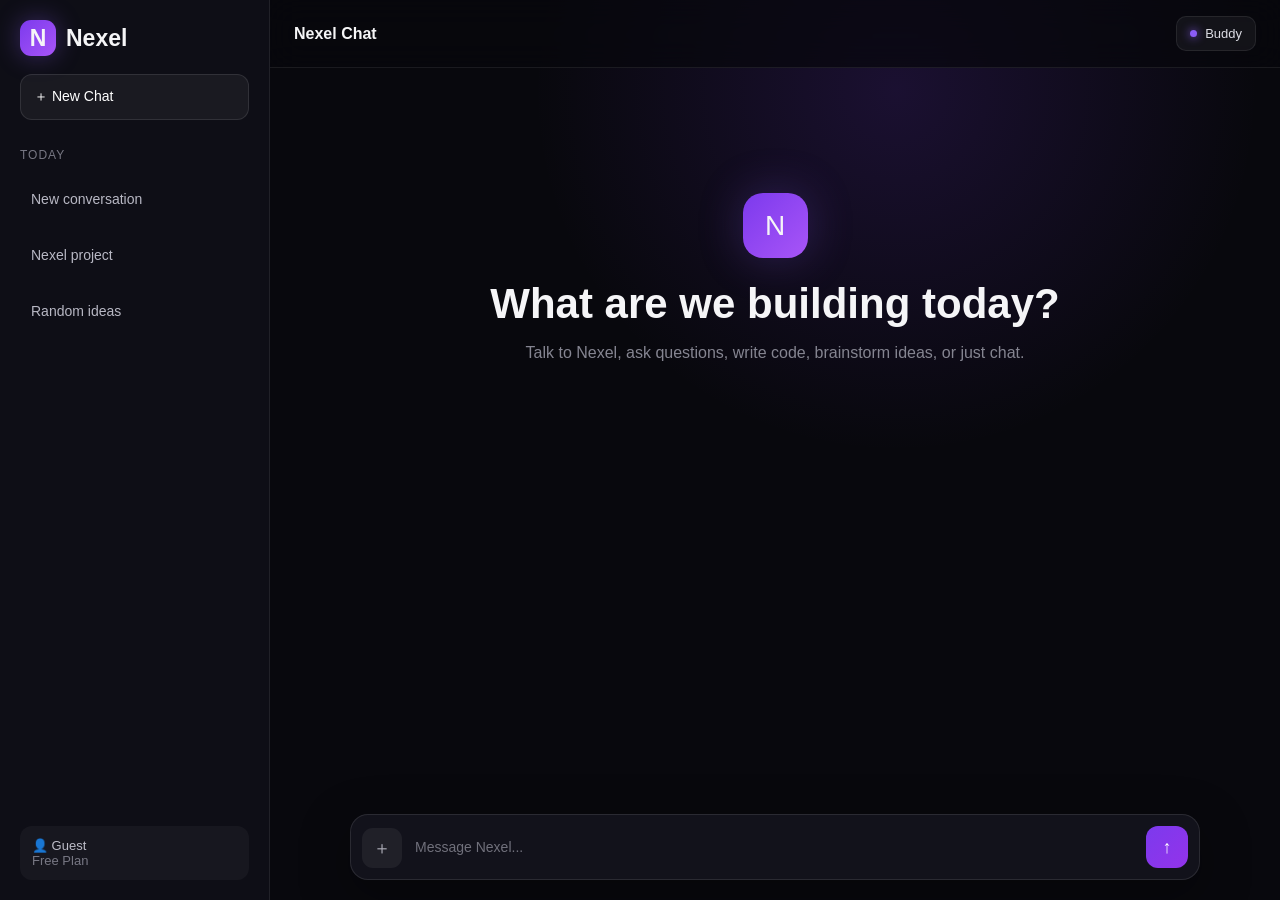
==== chat.html @ b0144ffb "Add initial chat application HTML structure" ====
<!DOCTYPE html>
<html lang="en">
<head>
  <meta charset="UTF-8">
  <meta name="viewport" content="width=device-width, initial-scale=1.0">

  <title>Nexel Chat</title>

  <style>
    * {
      box-sizing: border-box;
      margin: 0;
      padding: 0;
    }

    body {
      min-height: 100vh;
      background:
        radial-gradient(circle at 70% 10%, rgba(124, 58, 237, 0.16), transparent 30%),
        #08080d;
      color: #f5f5f7;
      font-family: Arial, Helvetica, sans-serif;
      display: flex;
      overflow: hidden;
    }

    /* SIDEBAR */

    .sidebar {
      width: 270px;
      height: 100vh;
      background: rgba(15, 15, 22, 0.96);
      border-right: 1px solid rgba(255,255,255,0.08);
      padding: 20px;
      display: flex;
      flex-direction: column;
      gap: 18px;
    }

    .brand {
      display: flex;
      align-items: center;
      gap: 10px;
      font-size: 23px;
      font-weight: 800;
    }

    .brand-mark {
      width: 36px;
      height: 36px;
      border-radius: 11px;
      display: grid;
      place-items: center;
      background: linear-gradient(135deg, #7c3aed, #a855f7);
      box-shadow: 0 0 25px rgba(139,92,246,0.35);
    }

    .new-chat {
      border: 1px solid rgba(255,255,255,0.1);
      background: rgba(255,255,255,0.05);
      color: white;
      padding: 13px;
      border-radius: 12px;
      cursor: pointer;
      font-size: 14px;
      text-align: left;
    }

    .new-chat:hover {
      background: rgba(255,255,255,0.09);
    }

    .history-title {
      color: #777783;
      font-size: 12px;
      text-transform: uppercase;
      letter-spacing: 1px;
      margin-top: 10px;
    }

    .history-item {
      padding: 11px;
      border-radius: 10px;
      color: #b8b8c4;
      font-size: 14px;
      cursor: pointer;
    }

    .history-item:hover {
      background: rgba(255,255,255,0.05);
      color: white;
    }

    .profile {
      margin-top: auto;
      padding: 12px;
      border-radius: 12px;
      background: rgba(255,255,255,0.04);
      color: #bdbdc8;
      font-size: 13px;
    }

    /* MAIN */

    .main {
      flex: 1;
      min-width: 0;
      display: flex;
      flex-direction: column;
      height: 100vh;
    }

    .topbar {
      height: 68px;
      border-bottom: 1px solid rgba(255,255,255,0.08);
      display: flex;
      align-items: center;
      justify-content: space-between;
      padding: 0 24px;
      background: rgba(8,8,13,0.72);
      backdrop-filter: blur(15px);
    }

    .chat-title {
      font-size: 16px;
      font-weight: 700;
    }

    .mode {
      display: flex;
      align-items: center;
      gap: 8px;
      background: rgba(255,255,255,0.05);
      border: 1px solid rgba(255,255,255,0.08);
      padding: 9px 13px;
      border-radius: 10px;
      color: #dddde5;
      font-size: 13px;
    }

    .mode-dot {
      width: 7px;
      height: 7px;
      border-radius: 50%;
      background: #8b5cf6;
      box-shadow: 0 0 10px #8b5cf6;
    }

    /* CHAT AREA */

    .chat-area {
      flex: 1;
      overflow-y: auto;
      padding: 35px 20px 140px;
    }

    .welcome {
      max-width: 700px;
      margin: 90px auto 0;
      text-align: center;
    }

    .welcome-icon {
      width: 65px;
      height: 65px;
      margin: auto;
      border-radius: 20px;
      display: grid;
      place-items: center;
      font-size: 28px;
      background: linear-gradient(135deg, #7c3aed, #a855f7);
      box-shadow: 0 0 45px rgba(139,92,246,0.25);
    }

    .welcome h1 {
      margin-top: 22px;
      font-size: clamp(28px, 5vw, 42px);
    }

    .welcome p {
      margin-top: 12px;
      color: #858591;
      line-height: 1.6;
    }

    /* MESSAGES */

    .messages {
      max-width: 850px;
      margin: auto;
    }

    .message {
      display: flex;
      gap: 13px;
      margin-bottom: 25px;
      animation: appear 0.25s ease;
    }

    .message.user {
      justify-content: flex-end;
    }

    .avatar {
      width: 34px;
      height: 34px;
      min-width: 34px;
      border-radius: 10px;
      display: grid;
      place-items: center;
      background: rgba(255,255,255,0.07);
      font-size: 14px;
    }

    .bubble {
      max-width: 75%;
      padding: 13px 16px;
      border-radius: 15px;
      line-height: 1.55;
      font-size: 14px;
      background: rgba(255,255,255,0.05);
      border: 1px solid rgba(255,255,255,0.07);
    }

    .user .bubble {
      background: #6d3bd1;
      border-color: transparent;
    }

    /* INPUT */

    .input-wrapper {
      position: fixed;
      bottom: 20px;
      left: 290px;
      right: 20px;
      display: flex;
      justify-content: center;
      pointer-events: none;
    }

    .input-box {
      width: min(850px, 100%);
      pointer-events: auto;
      display: flex;
      align-items: flex-end;
      gap: 10px;
      padding: 11px;
      background: rgba(20,20,29,0.94);
      border: 1px solid rgba(255,255,255,0.1);
      border-radius: 18px;
      box-shadow: 0 15px 50px rgba(0,0,0,0.35);
      backdrop-filter: blur(20px);
    }

    .attach {
      width: 40px;
      height: 40px;
      border: none;
      border-radius: 11px;
      background: rgba(255,255,255,0.06);
      color: #aaaab5;
      cursor: pointer;
      font-size: 18px;
    }

    textarea {
      flex: 1;
      resize: none;
      max-height: 120px;
      border: none;
      outline: none;
      background: transparent;
      color: white;
      font-size: 14px;
      line-height: 1.5;
      padding: 10px 3px;
      font-family: inherit;
    }

    textarea::placeholder {
      color: #70707b;
    }

    .send {
      width: 42px;
      height: 42px;
      border: none;
      border-radius: 12px;
      background: linear-gradient(135deg, #7c3aed, #9333ea);
      color: white;
      cursor: pointer;
      font-size: 18px;
    }

    .send:hover {
      transform: translateY(-1px);
      box-shadow: 0 5px 20px rgba(139,92,246,0.3);
    }

    @keyframes appear {
      from {
        opacity: 0;
        transform: translateY(5px);
      }

      to {
        opacity: 1;
        transform: translateY(0);
      }
    }

    /* MOBILE */

    @media (max-width: 750px) {
      .sidebar {
        display: none;
      }

      .topbar {
        padding: 0 15px;
      }

      .input-wrapper {
        left: 10px;
        right: 10px;
        bottom: 10px;
      }

      .chat-area {
        padding-left: 12px;
        padding-right: 12px;
      }

      .bubble {
        max-width: 85%;
      }

      .welcome {
        margin-top: 60px;
      }
    }
  </style>
</head>

<body>

  <aside class="sidebar">

    <div class="brand">
      <div class="brand-mark">N</div>
      Nexel
    </div>

    <button class="new-chat" onclick="newChat()">
      ＋ New Chat
    </button>

    <div class="history-title">Today</div>

    <div class="history-item">
      New conversation
    </div>

    <div class="history-item">
      Nexel project
    </div>

    <div class="history-item">
      Random ideas
    </div>

    <div class="profile">
      👤 Guest<br>
      <span style="color:#777783;">Free Plan</span>
    </div>

  </aside>


  <main class="main">

    <header class="topbar">

      <div class="chat-title">
        Nexel Chat
      </div>

      <div class="mode">
        <span class="mode-dot"></span>
        Buddy
      </div>

    </header>


    <section class="chat-area" id="chatArea">

      <div class="welcome" id="welcome">

        <div class="welcome-icon">
          N
        </div>

        <h1>
          What are we building today?
        </h1>

        <p>
          Talk to Nexel, ask questions, write code,
          brainstorm ideas, or just chat.
        </p>

      </div>

      <div class="messages" id="messages"></div>

    </section>


    <div class="input-wrapper">

      <div class="input-box">

        <button class="attach" title="Attach file">
          ＋
        </button>

        <textarea
          id="prompt"
          rows="1"
          placeholder="Message Nexel..."
        ></textarea>

        <button class="send" onclick="sendMessage()">
          ↑
        </button>

      </div>

    </div>

  </main>


  <script>

    const promptBox = document.getElementById("prompt");
    const messages = document.getElementById("messages");
    const welcome = document.getElementById("welcome");

    promptBox.addEventListener("input", () => {
      promptBox.style.height = "auto";
      promptBox.style.height =
        Math.min(promptBox.scrollHeight, 120) + "px";
    });

    promptBox.addEventListener("keydown", (event) => {

      if (event.key === "Enter" && !event.shiftKey) {
        event.preventDefault();
        sendMessage();
      }

    });


    function sendMessage() {

      const text = promptBox.value.trim();

      if (!text) return;

      welcome.style.display = "none";

      const message = document.createElement("div");

      message.className = "message user";

      message.innerHTML = `
        <div class="bubble">${escapeHTML(text)}</div>
        <div class="avatar">👤</div>
      `;

      messages.appendChild(message);

      promptBox.value = "";
      promptBox.style.height = "auto";

      messages.scrollIntoView({
        behavior: "smooth",
        block: "end"
      });

      // Temporary response.
      setTimeout(() => {

        const response = document.createElement("div");

        response.className = "message";

        response.innerHTML = `
          <div class="avatar">N</div>
          <div class="bubble">
            I'm here 👀<br><br>
            The Nexel AI backend isn't connected yet.
            We're building that next.
          </div>
        `;

        messages.appendChild(response);

        response.scrollIntoView({
          behavior: "smooth",
          block: "end"
        });

      }, 600);

    }


    function newChat() {

      messages.innerHTML = "";
      welcome.style.display = "block";
      promptBox.value = "";
      promptBox.style.height = "auto";

    }


    function escapeHTML(text) {

      const div = document.createElement("div");
      div.textContent = text;

      return div.innerHTML;

    }

  </script>

</body>
    </html>
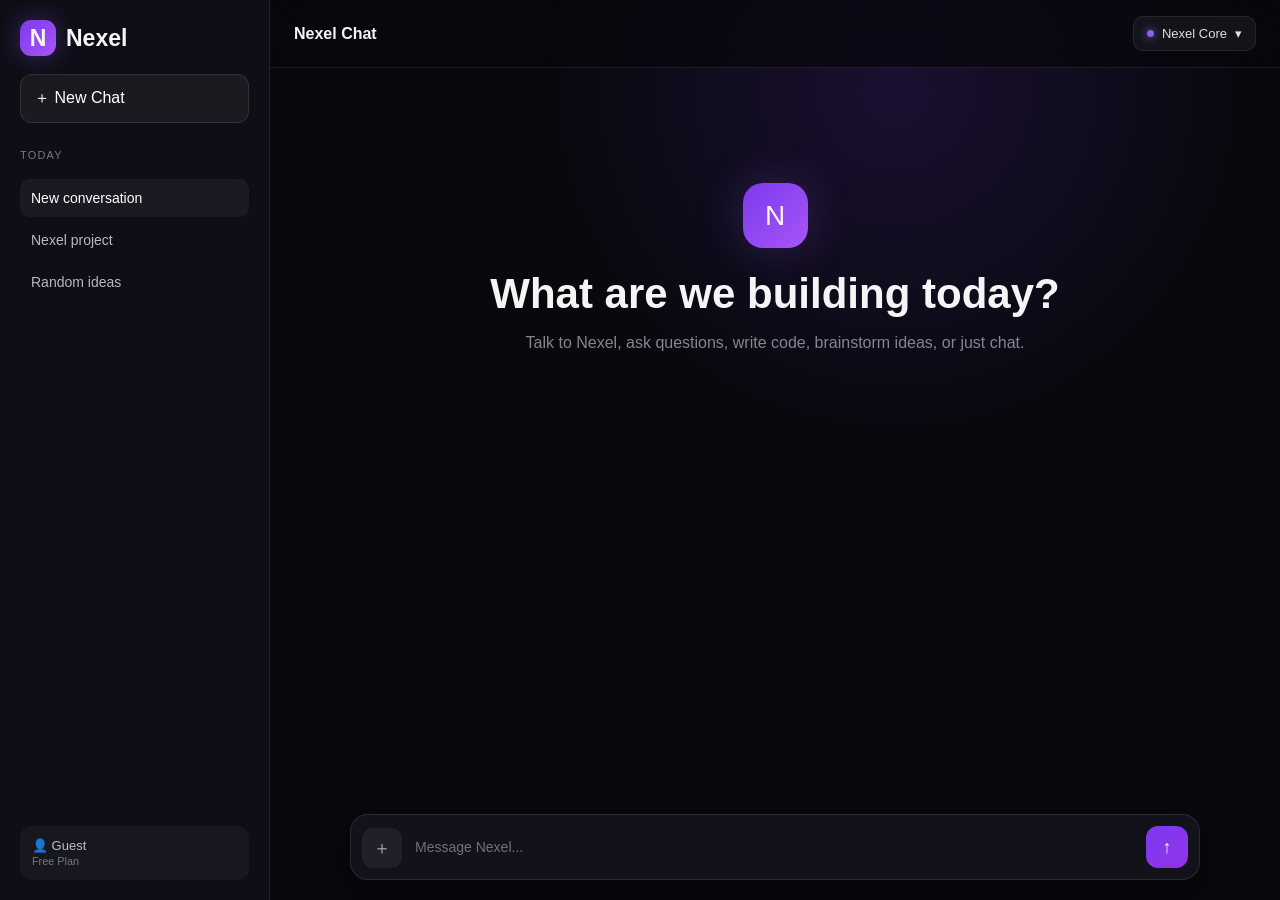
==== commit 058f5a48: "Revamp chat.html with new styles and branding Updated chat interface with new branding and improved " ====
--- a/chat.html
+++ b/chat.html
@@ -1,545 +1,1116 @@
 <!DOCTYPE html>
 <html lang="en">
 <head>
-  <meta charset="UTF-8">
-  <meta name="viewport" content="width=device-width, initial-scale=1.0">
-
-  <title>Nexel Chat</title>
-
-  <style>
-    * {
-      box-sizing: border-box;
-      margin: 0;
-      padding: 0;
-    }
-
-    body {
-      min-height: 100vh;
-      background:
-        radial-gradient(circle at 70% 10%, rgba(124, 58, 237, 0.16), transparent 30%),
-        #08080d;
-      color: #f5f5f7;
-      font-family: Arial, Helvetica, sans-serif;
-      display: flex;
-      overflow: hidden;
-    }
-
-    /* SIDEBAR */
-
-    .sidebar {
-      width: 270px;
-      height: 100vh;
-      background: rgba(15, 15, 22, 0.96);
-      border-right: 1px solid rgba(255,255,255,0.08);
-      padding: 20px;
-      display: flex;
-      flex-direction: column;
-      gap: 18px;
-    }
-
-    .brand {
-      display: flex;
-      align-items: center;
-      gap: 10px;
-      font-size: 23px;
-      font-weight: 800;
-    }
-
-    .brand-mark {
-      width: 36px;
-      height: 36px;
-      border-radius: 11px;
-      display: grid;
-      place-items: center;
-      background: linear-gradient(135deg, #7c3aed, #a855f7);
-      box-shadow: 0 0 25px rgba(139,92,246,0.35);
-    }
-
-    .new-chat {
-      border: 1px solid rgba(255,255,255,0.1);
-      background: rgba(255,255,255,0.05);
-      color: white;
-      padding: 13px;
-      border-radius: 12px;
-      cursor: pointer;
-      font-size: 14px;
-      text-align: left;
-    }
-
-    .new-chat:hover {
-      background: rgba(255,255,255,0.09);
-    }
-
-    .history-title {
-      color: #777783;
-      font-size: 12px;
-      text-transform: uppercase;
-      letter-spacing: 1px;
-      margin-top: 10px;
-    }
-
-    .history-item {
-      padding: 11px;
-      border-radius: 10px;
-      color: #b8b8c4;
-      font-size: 14px;
-      cursor: pointer;
-    }
-
-    .history-item:hover {
-      background: rgba(255,255,255,0.05);
-      color: white;
-    }
-
-    .profile {
-      margin-top: auto;
-      padding: 12px;
-      border-radius: 12px;
-      background: rgba(255,255,255,0.04);
-      color: #bdbdc8;
-      font-size: 13px;
-    }
-
-    /* MAIN */
-
-    .main {
-      flex: 1;
-      min-width: 0;
-      display: flex;
-      flex-direction: column;
-      height: 100vh;
-    }
-
-    .topbar {
-      height: 68px;
-      border-bottom: 1px solid rgba(255,255,255,0.08);
-      display: flex;
-      align-items: center;
-      justify-content: space-between;
-      padding: 0 24px;
-      background: rgba(8,8,13,0.72);
-      backdrop-filter: blur(15px);
-    }
-
-    .chat-title {
-      font-size: 16px;
-      font-weight: 700;
-    }
-
-    .mode {
-      display: flex;
-      align-items: center;
-      gap: 8px;
-      background: rgba(255,255,255,0.05);
-      border: 1px solid rgba(255,255,255,0.08);
-      padding: 9px 13px;
-      border-radius: 10px;
-      color: #dddde5;
-      font-size: 13px;
-    }
-
-    .mode-dot {
-      width: 7px;
-      height: 7px;
-      border-radius: 50%;
-      background: #8b5cf6;
-      box-shadow: 0 0 10px #8b5cf6;
-    }
-
-    /* CHAT AREA */
-
-    .chat-area {
-      flex: 1;
-      overflow-y: auto;
-      padding: 35px 20px 140px;
-    }
-
-    .welcome {
-      max-width: 700px;
-      margin: 90px auto 0;
-      text-align: center;
-    }
-
-    .welcome-icon {
-      width: 65px;
-      height: 65px;
-      margin: auto;
-      border-radius: 20px;
-      display: grid;
-      place-items: center;
-      font-size: 28px;
-      background: linear-gradient(135deg, #7c3aed, #a855f7);
-      box-shadow: 0 0 45px rgba(139,92,246,0.25);
-    }
-
-    .welcome h1 {
-      margin-top: 22px;
-      font-size: clamp(28px, 5vw, 42px);
-    }
-
-    .welcome p {
-      margin-top: 12px;
-      color: #858591;
-      line-height: 1.6;
-    }
-
-    /* MESSAGES */
-
-    .messages {
-      max-width: 850px;
-      margin: auto;
-    }
-
-    .message {
-      display: flex;
-      gap: 13px;
-      margin-bottom: 25px;
-      animation: appear 0.25s ease;
-    }
-
-    .message.user {
-      justify-content: flex-end;
-    }
-
-    .avatar {
-      width: 34px;
-      height: 34px;
-      min-width: 34px;
-      border-radius: 10px;
-      display: grid;
-      place-items: center;
-      background: rgba(255,255,255,0.07);
-      font-size: 14px;
-    }
-
-    .bubble {
-      max-width: 75%;
-      padding: 13px 16px;
-      border-radius: 15px;
-      line-height: 1.55;
-      font-size: 14px;
-      background: rgba(255,255,255,0.05);
-      border: 1px solid rgba(255,255,255,0.07);
-    }
-
-    .user .bubble {
-      background: #6d3bd1;
-      border-color: transparent;
-    }
-
-    /* INPUT */
-
-    .input-wrapper {
-      position: fixed;
-      bottom: 20px;
-      left: 290px;
-      right: 20px;
-      display: flex;
-      justify-content: center;
-      pointer-events: none;
-    }
-
-    .input-box {
-      width: min(850px, 100%);
-      pointer-events: auto;
-      display: flex;
-      align-items: flex-end;
-      gap: 10px;
-      padding: 11px;
-      background: rgba(20,20,29,0.94);
-      border: 1px solid rgba(255,255,255,0.1);
-      border-radius: 18px;
-      box-shadow: 0 15px 50px rgba(0,0,0,0.35);
-      backdrop-filter: blur(20px);
-    }
-
-    .attach {
-      width: 40px;
-      height: 40px;
-      border: none;
-      border-radius: 11px;
-      background: rgba(255,255,255,0.06);
-      color: #aaaab5;
-      cursor: pointer;
-      font-size: 18px;
-    }
-
-    textarea {
-      flex: 1;
-      resize: none;
-      max-height: 120px;
-      border: none;
-      outline: none;
-      background: transparent;
-      color: white;
-      font-size: 14px;
-      line-height: 1.5;
-      padding: 10px 3px;
-      font-family: inherit;
-    }
-
-    textarea::placeholder {
-      color: #70707b;
-    }
-
-    .send {
-      width: 42px;
-      height: 42px;
-      border: none;
-      border-radius: 12px;
-      background: linear-gradient(135deg, #7c3aed, #9333ea);
-      color: white;
-      cursor: pointer;
-      font-size: 18px;
-    }
-
-    .send:hover {
-      transform: translateY(-1px);
-      box-shadow: 0 5px 20px rgba(139,92,246,0.3);
-    }
-
-    @keyframes appear {
-      from {
-        opacity: 0;
-        transform: translateY(5px);
-      }
-
-      to {
-        opacity: 1;
-        transform: translateY(0);
-      }
-    }
-
-    /* MOBILE */
-
-    @media (max-width: 750px) {
-      .sidebar {
-        display: none;
-      }
-
-      .topbar {
-        padding: 0 15px;
-      }
-
-      .input-wrapper {
-        left: 10px;
-        right: 10px;
-        bottom: 10px;
-      }
-
-      .chat-area {
-        padding-left: 12px;
-        padding-right: 12px;
-      }
-
-      .bubble {
-        max-width: 85%;
-      }
-
-      .welcome {
-        margin-top: 60px;
-      }
-    }
-  </style>
+    <meta charset="UTF-8">
+    <meta name="viewport" content="width=device-width, initial-scale=1.0">
+
+    <title>Nexel Chat — AI, Reimagined</title>
+
+    <style>
+
+        * {
+            box-sizing: border-box;
+            margin: 0;
+            padding: 0;
+        }
+
+        body {
+            min-height: 100vh;
+            background:
+                radial-gradient(
+                    circle at 70% 10%,
+                    rgba(124, 58, 237, 0.16),
+                    transparent 30%
+                ),
+                #08080d;
+
+            color: #f5f5f7;
+            font-family: Arial, Helvetica, sans-serif;
+            display: flex;
+            overflow: hidden;
+        }
+
+        button,
+        textarea {
+            font: inherit;
+        }
+
+        button {
+            cursor: pointer;
+        }
+
+
+        /* =========================
+           SIDEBAR
+        ========================= */
+
+        .sidebar {
+            width: 270px;
+            height: 100vh;
+
+            background: rgba(15, 15, 22, 0.96);
+
+            border-right: 1px solid rgba(255,255,255,0.08);
+
+            padding: 20px;
+
+            display: flex;
+            flex-direction: column;
+
+            gap: 18px;
+
+            flex-shrink: 0;
+        }
+
+
+        .brand {
+            display: flex;
+            align-items: center;
+
+            gap: 10px;
+
+            font-size: 23px;
+            font-weight: 800;
+        }
+
+
+        .brand-mark {
+            width: 36px;
+            height: 36px;
+
+            border-radius: 11px;
+
+            display: grid;
+            place-items: center;
+
+            background:
+                linear-gradient(
+                    135deg,
+                    #7c3aed,
+                    #a855f7
+                );
+
+            box-shadow:
+                0 0 25px rgba(139,92,246,0.35);
+        }
+
+
+        .new-chat {
+            border: 1px solid rgba(255,255,255,0.1);
+
+            background: rgba(255,255,255,0.05);
+
+            color: white;
+
+            padding: 13px;
+
+            border-radius: 12px;
+
+            text-align: left;
+
+            transition: 0.2s;
+        }
+
+
+        .new-chat:hover {
+            background: rgba(255,255,255,0.09);
+        }
+
+
+        .history-title {
+            color: #777783;
+
+            font-size: 11px;
+
+            text-transform: uppercase;
+
+            letter-spacing: 1.2px;
+
+            margin-top: 8px;
+        }
+
+
+        .history {
+            display: flex;
+
+            flex-direction: column;
+
+            gap: 4px;
+        }
+
+
+        .history-item {
+            padding: 11px;
+
+            border-radius: 10px;
+
+            color: #b8b8c4;
+
+            font-size: 14px;
+
+            white-space: nowrap;
+
+            overflow: hidden;
+
+            text-overflow: ellipsis;
+
+            transition: 0.2s;
+        }
+
+
+        .history-item:hover,
+        .history-item.active {
+            background: rgba(255,255,255,0.05);
+
+            color: white;
+        }
+
+
+        .profile {
+            margin-top: auto;
+
+            padding: 12px;
+
+            border-radius: 12px;
+
+            background: rgba(255,255,255,0.04);
+
+            color: #bdbdc8;
+
+            font-size: 13px;
+        }
+
+
+        .profile small {
+            color: #777783;
+        }
+
+
+        /* =========================
+           MAIN
+        ========================= */
+
+        .main {
+            flex: 1;
+
+            min-width: 0;
+
+            height: 100vh;
+
+            display: flex;
+
+            flex-direction: column;
+        }
+
+
+        .topbar {
+            height: 68px;
+
+            border-bottom:
+                1px solid rgba(255,255,255,0.08);
+
+            display: flex;
+
+            align-items: center;
+
+            justify-content: space-between;
+
+            padding: 0 24px;
+
+            background:
+                rgba(8,8,13,0.72);
+
+            backdrop-filter: blur(15px);
+
+            flex-shrink: 0;
+        }
+
+
+        .topbar-left {
+            display: flex;
+
+            align-items: center;
+
+            gap: 12px;
+        }
+
+
+        .mobile-menu {
+            display: none;
+
+            border: none;
+
+            background: transparent;
+
+            color: white;
+
+            font-size: 21px;
+        }
+
+
+        .chat-title {
+            font-size: 16px;
+
+            font-weight: 700;
+        }
+
+
+        .model-button {
+            display: flex;
+
+            align-items: center;
+
+            gap: 8px;
+
+            padding: 9px 13px;
+
+            border-radius: 10px;
+
+            color: #dddde5;
+
+            background:
+                rgba(255,255,255,0.05);
+
+            border:
+                1px solid rgba(255,255,255,0.08);
+
+            font-size: 13px;
+
+            transition: 0.2s;
+        }
+
+
+        .model-button:hover {
+            background:
+                rgba(255,255,255,0.08);
+        }
+
+
+        .model-dot {
+            width: 7px;
+            height: 7px;
+
+            border-radius: 50%;
+
+            background: #8b5cf6;
+
+            box-shadow:
+                0 0 10px #8b5cf6;
+        }
+
+
+        /* =========================
+           CHAT
+        ========================= */
+
+        .chat-area {
+            flex: 1;
+
+            overflow-y: auto;
+
+            padding: 35px 20px 150px;
+        }
+
+
+        .messages {
+            max-width: 850px;
+
+            margin: auto;
+        }
+
+
+        .welcome {
+            max-width: 700px;
+
+            margin: 80px auto 0;
+
+            text-align: center;
+        }
+
+
+        .welcome-icon {
+            width: 65px;
+            height: 65px;
+
+            margin: auto;
+
+            border-radius: 20px;
+
+            display: grid;
+            place-items: center;
+
+            font-size: 28px;
+
+            background:
+                linear-gradient(
+                    135deg,
+                    #7c3aed,
+                    #a855f7
+                );
+
+            box-shadow:
+                0 0 45px rgba(139,92,246,0.25);
+        }
+
+
+        .welcome h1 {
+            margin-top: 22px;
+
+            font-size:
+                clamp(28px, 5vw, 42px);
+        }
+
+
+        .welcome p {
+            margin-top: 12px;
+
+            color: #858591;
+
+            line-height: 1.6;
+        }
+
+
+        /* =========================
+           MESSAGE
+        ========================= */
+
+        .message {
+            display: flex;
+
+            gap: 13px;
+
+            margin-bottom: 25px;
+
+            animation:
+                appear 0.25s ease;
+        }
+
+
+        .message.user {
+            justify-content: flex-end;
+        }
+
+
+        .avatar {
+            width: 34px;
+            height: 34px;
+
+            min-width: 34px;
+
+            border-radius: 10px;
+
+            display: grid;
+
+            place-items: center;
+
+            background:
+                rgba(255,255,255,0.07);
+
+            font-size: 14px;
+        }
+
+
+        .bubble {
+            max-width: 75%;
+
+            padding: 13px 16px;
+
+            border-radius: 15px;
+
+            line-height: 1.55;
+
+            font-size: 14px;
+
+            background:
+                rgba(255,255,255,0.05);
+
+            border:
+                1px solid rgba(255,255,255,0.07);
+
+            word-wrap: break-word;
+        }
+
+
+        .user .bubble {
+            background: #6d3bd1;
+
+            border-color: transparent;
+        }
+
+
+        /* =========================
+           TYPING
+        ========================= */
+
+        .typing {
+            display: flex;
+
+            align-items: center;
+
+            gap: 5px;
+
+            padding: 15px 16px;
+        }
+
+
+        .typing span {
+            width: 6px;
+            height: 6px;
+
+            border-radius: 50%;
+
+            background: #aaa;
+
+            animation:
+                typing 1.2s infinite;
+        }
+
+
+        .typing span:nth-child(2) {
+            animation-delay: 0.15s;
+        }
+
+
+        .typing span:nth-child(3) {
+            animation-delay: 0.3s;
+        }
+
+
+        @keyframes typing {
+
+            0%,
+            60%,
+            100% {
+                opacity: 0.25;
+
+                transform: translateY(0);
+            }
+
+            30% {
+                opacity: 1;
+
+                transform: translateY(-3px);
+            }
+        }
+
+
+        @keyframes appear {
+
+            from {
+                opacity: 0;
+
+                transform:
+                    translateY(5px);
+            }
+
+            to {
+                opacity: 1;
+
+                transform:
+                    translateY(0);
+            }
+        }
+
+
+        /* =========================
+           INPUT
+        ========================= */
+
+        .input-wrapper {
+            position: fixed;
+
+            bottom: 20px;
+
+            left: 290px;
+
+            right: 20px;
+
+            display: flex;
+
+            justify-content: center;
+
+            pointer-events: none;
+        }
+
+
+        .input-box {
+            width:
+                min(850px, 100%);
+
+            pointer-events: auto;
+
+            display: flex;
+
+            align-items: flex-end;
+
+            gap: 10px;
+
+            padding: 11px;
+
+            background:
+                rgba(20,20,29,0.94);
+
+            border:
+                1px solid rgba(255,255,255,0.1);
+
+            border-radius: 18px;
+
+            box-shadow:
+                0 15px 50px rgba(0,0,0,0.35);
+
+            backdrop-filter:
+                blur(20px);
+        }
+
+
+        .attach {
+            width: 40px;
+            height: 40px;
+
+            border: none;
+
+            border-radius: 11px;
+
+            background:
+                rgba(255,255,255,0.06);
+
+            color: #aaaab5;
+
+            font-size: 18px;
+
+            flex-shrink: 0;
+        }
+
+
+        textarea {
+            flex: 1;
+
+            resize: none;
+
+            max-height: 120px;
+
+            border: none;
+
+            outline: none;
+
+            background: transparent;
+
+            color: white;
+
+            font-size: 14px;
+
+            line-height: 1.5;
+
+            padding: 10px 3px;
+
+            font-family: inherit;
+        }
+
+
+        textarea::placeholder {
+            color: #70707b;
+        }
+
+
+        .send {
+            width: 42px;
+            height: 42px;
+
+            border: none;
+
+            border-radius: 12px;
+
+            background:
+                linear-gradient(
+                    135deg,
+                    #7c3aed,
+                    #9333ea
+                );
+
+            color: white;
+
+            font-size: 18px;
+
+            flex-shrink: 0;
+
+            transition: 0.2s;
+        }
+
+
+        .send:hover {
+            transform:
+                translateY(-1px);
+
+            box-shadow:
+                0 5px 20px
+                rgba(139,92,246,0.3);
+        }
+
+
+        /* =========================
+           MODE PANEL
+        ========================= */
+
+        .mode-panel {
+            position: fixed;
+
+            top: 58px;
+
+            right: 24px;
+
+            width: 250px;
+
+            padding: 10px;
+
+            background:
+                rgba(20,20,28,0.98);
+
+            border:
+                1px solid rgba(255,255,255,0.1);
+
+            border-radius: 14px;
+
+            box-shadow:
+                0 20px 60px rgba(0,0,0,0.45);
+
+            display: none;
+
+            z-index: 20;
+        }
+
+
+        .mode-panel.show {
+            display: block;
+        }
+
+
+        .mode-title {
+            color: #777783;
+
+            font-size: 11px;
+
+            text-transform: uppercase;
+
+            letter-spacing: 1px;
+
+            padding: 8px;
+        }
+
+
+        .mode-option {
+            width: 100%;
+
+            padding: 11px;
+
+            border: none;
+
+            border-radius: 9px;
+
+            background: transparent;
+
+            color: #ccc;
+
+            text-align: left;
+
+            transition: 0.2s;
+        }
+
+
+        .mode-option:hover,
+        .mode-option.selected {
+            background:
+                rgba(124,58,237,0.18);
+
+            color: white;
+        }
+
+
+        /* =========================
+           MODEL PANEL
+        ========================= */
+
+        .model-panel {
+            position: fixed;
+
+            top: 58px;
+
+            right: 24px;
+
+            width: 230px;
+
+            padding: 10px;
+
+            background:
+                rgba(20,20,28,0.98);
+
+            border:
+                1px solid rgba(255,255,255,0.1);
+
+            border-radius: 14px;
+
+            box-shadow:
+                0 20px 60px rgba(0,0,0,0.45);
+
+            display: none;
+
+            z-index: 20;
+        }
+
+
+        .model-panel.show {
+            display: block;
+        }
+
+
+        .model-option {
+            width: 100%;
+
+            padding: 11px;
+
+            border: none;
+
+            border-radius: 9px;
+
+            background: transparent;
+
+            color: #ccc;
+
+            text-align: left;
+        }
+
+
+        .model-option:hover {
+            background:
+                rgba(255,255,255,0.06);
+
+            color: white;
+        }
+
+
+        /* =========================
+           MOBILE
+        ========================= */
+
+        @media (max-width: 750px) {
+
+            .sidebar {
+                display: none;
+            }
+
+
+            .mobile-menu {
+                display: block;
+            }
+
+
+            .topbar {
+                padding: 0 15px;
+            }
+
+
+            .input-wrapper {
+                left: 10px;
+
+                right: 10px;
+
+                bottom: 10px;
+            }
+
+
+            .chat-area {
+                padding:
+                    25px 12px 140px;
+            }
+
+
+            .bubble {
+                max-width: 85%;
+            }
+
+
+            .welcome {
+                margin-top: 55px;
+            }
+
+
+            .mode-panel,
+            .model-panel {
+                right: 12px;
+            }
+
+        }
+
+    </style>
 </head>
 
+
 <body>
 
-  <aside class="sidebar">
-
-    <div class="brand">
-      <div class="brand-mark">N</div>
-      Nexel
-    </div>
-
-    <button class="new-chat" onclick="newChat()">
-      ＋ New Chat
-    </button>
-
-    <div class="history-title">Today</div>
-
-    <div class="history-item">
-      New conversation
-    </div>
-
-    <div class="history-item">
-      Nexel project
-    </div>
-
-    <div class="history-item">
-      Random ideas
-    </div>
-
-    <div class="profile">
-      👤 Guest<br>
-      <span style="color:#777783;">Free Plan</span>
-    </div>
-
-  </aside>
-
-
-  <main class="main">
-
-    <header class="topbar">
-
-      <div class="chat-title">
-        Nexel Chat
-      </div>
-
-      <div class="mode">
-        <span class="mode-dot"></span>
-        Buddy
-      </div>
-
-    </header>
-
-
-    <section class="chat-area" id="chatArea">
-
-      <div class="welcome" id="welcome">
-
-        <div class="welcome-icon">
-          N
+
+    <!-- SIDEBAR -->
+
+    <aside class="sidebar">
+
+        <div class="brand">
+            <div class="brand-mark">N</div>
+            Nexel
         </div>
 
-        <h1>
-          What are we building today?
-        </h1>
-
-        <p>
-          Talk to Nexel, ask questions, write code,
-          brainstorm ideas, or just chat.
-        </p>
-
-      </div>
-
-      <div class="messages" id="messages"></div>
-
-    </section>
-
-
-    <div class="input-wrapper">
-
-      <div class="input-box">
-
-        <button class="attach" title="Attach file">
-          ＋
+
+        <button class="new-chat" onclick="newChat()">
+            ＋ New Chat
         </button>
 
-        <textarea
-          id="prompt"
-          rows="1"
-          placeholder="Message Nexel..."
-        ></textarea>
-
-        <button class="send" onclick="sendMessage()">
-          ↑
-        </button>
-
-      </div>
-
-    </div>
-
-  </main>
-
-
-  <script>
-
-    const promptBox = document.getElementById("prompt");
-    const messages = document.getElementById("messages");
-    const welcome = document.getElementById("welcome");
-
-    promptBox.addEventListener("input", () => {
-      promptBox.style.height = "auto";
-      promptBox.style.height =
-        Math.min(promptBox.scrollHeight, 120) + "px";
-    });
-
-    promptBox.addEventListener("keydown", (event) => {
-
-      if (event.key === "Enter" && !event.shiftKey) {
-        event.preventDefault();
-        sendMessage();
-      }
-
-    });
-
-
-    function sendMessage() {
-
-      const text = promptBox.value.trim();
-
-      if (!text) return;
-
-      welcome.style.display = "none";
-
-      const message = document.createElement("div");
-
-      message.className = "message user";
-
-      message.innerHTML = `
-        <div class="bubble">${escapeHTML(text)}</div>
-        <div class="avatar">👤</div>
-      `;
-
-      messages.appendChild(message);
-
-      promptBox.value = "";
-      promptBox.style.height = "auto";
-
-      messages.scrollIntoView({
-        behavior: "smooth",
-        block: "end"
-      });
-
-      // Temporary response.
-      setTimeout(() => {
-
-        const response = document.createElement("div");
-
-        response.className = "message";
-
-        response.innerHTML = `
-          <div class="avatar">N</div>
-          <div class="bubble">
-            I'm here 👀<br><br>
-            The Nexel AI backend isn't connected yet.
-            We're building that next.
-          </div>
-        `;
-
-        messages.appendChild(response);
-
-        response.scrollIntoView({
-          behavior: "smooth",
-          block: "end"
-        });
-
-      }, 600);
-
-    }
-
-
-    function newChat() {
-
-      messages.innerHTML = "";
-      welcome.style.display = "block";
-      promptBox.value = "";
-      promptBox.style.height = "auto";
-
-    }
-
-
-    function escapeHTML(text) {
-
-      const div = document.createElement("div");
-      div.textContent = text;
-
-      return div.innerHTML;
-
-    }
-
-  </script>
-
-</body>
-    </html>
+
+        <div class="history-title">
+            Today
+        </div>
+
+
+        <div class="history">
+
+            <div class="history-item active">
+                New conversation
+            </div>
+
+            <div class="history-item">
+                Nexel project
+            </div>
+
+            <div class="history-item">
+                Random ideas
+            </div>
+
+        </div>
+
+
+        <div class="profile">
+            👤 Guest<br>
+            <small>Free Plan</small>
+        </div>
+
+    </aside>
+
+
+    <!-- MAIN -->
+
+    <main class="main">
+
+
+        <header class="topbar">
+
+            <div class="topbar-left">
+
+                <button
+                    class="mobile-menu"
+                    onclick="window.location.href='index.html'"
+                >
+                    ☰
+                </button>
+
+                <div class="chat-title">
+                    Nexel Chat
+                </div>
+
+            </div>
+
+
+            <button
+                class="model-button"
+                onclick="toggleModelPanel()"
+            >
+
+                <span class="model-dot"></span>
+
+                <span id="modelName">
+                    Nexel Core
+                </span>
+
+                ▾
+
+            </button>
+
+        </header>
+
+
+        <!-- MODEL SELECTOR -->
+
+        <div class="model-panel" id="modelPanel">
+
+            <div class="mode-title">
+                Choose model
+            </div>
+
+            <button
+                class="model-option"
+                onclick="selectModel('Nexel Core')"
+            >
+                Nexel Core
+            </button>
+
+            <button
+                class="model-option"
+                onclick="selectModel('Nexel Fast')"
+            >
+                Nexel Fast
+            </button>
+
+            <button
+                class="model-option"
+                onclick="selectModel('Nexel Pro')"
+            >
+                Nexel Pro
+            </button>
+
+        </div>
+
+
+        <!-- MODE SELECTOR -->
+
+        <div class="mode-panel" id="modePanel">
+
+            <div class="mode-title">
+                Chat style
+            </div>
+
+            <button class="mode-option selected">
+                🧠 Buddy
+            </button>
+
+            <button class="mode-option">
+                📚 Teacher
+            </button>
+
+            <button class="mode-option">
+                🤝 Friend
+            </button>
+
+            <button class="mode-option">
+                🧭 Guider
+            </button>
+
+            <button class="mode-option">
+                💼 Professional
+            </button>
+
+            <button class="mode-option">
+                🎯 Serious
+            </button>
+
+        </div>
+
+
+        <!-- CHAT AREA -->
+
+        <section class="chat-area" id="chatArea">
+
+            <div class="welcome" id="welcome">
+
+                <div class="welcome-icon">
+                    N
+                </div>
+
+                <h1>
+                    What are we building today?
+                </h1>
+
+                <p>
+                    Talk to Nexel, ask questions,
+                    write code, brainstorm ideas,
+                    or just chat.
+                </p>
+
+            </div>
+
+
+            <div class="messages" id="messages"></div>
+
+        </section>
+
+
+        <!-- INPUT -->
+
+        <div class="input-wrapper">
+
+            <div class="input-box">
+
+                <button
+                    class="attach"
+                    onclick="fakeAttachment()"
+                    title="Attach file"
+                >
+                    ＋
+                </button>
+
+
+                <textarea
+                    id="prompt"
+                    rows="1"
+                    placeholder="Message Nexel..."
+                ></textarea>
+
+
+                <button
+                    class="send"
+                    onclick="sendMessage()"
+                >
+                    ↑
+                </button>
+
+            </div>
+
+        </div>
+
+
+    </main>
+
+
+    <script>
+
+        const promptBox =
+            document.getElementById("prompt");
+
+        const messages =
+            document.getElementById("messages");
+
+        const welcome =
+            document.getElementById("welcome");
+
+        const modelPanel =
+            document.getElementById("modelPanel");
+
+
+        let selectedModel =
+            "Nexel Core";
+
+
+        let selectedMode =
+            "Buddy";
+
+
+        /* =========================
+           INPUT
+        ========================= */
+
+        promptBox.addEventListener(
+            "input",
+            () => {
+
+                promptBox.style.height =
+                    "auto";
+
+                promptBox.style.height =
+                    Math.min(
+                        promptBox.scrollHeight,
+                        120
+                    ) + "px";
+
+            }
+        );
+
+
+        promptBox.addEventListener(
+            "keydown",
+            event => {
+
+                if
